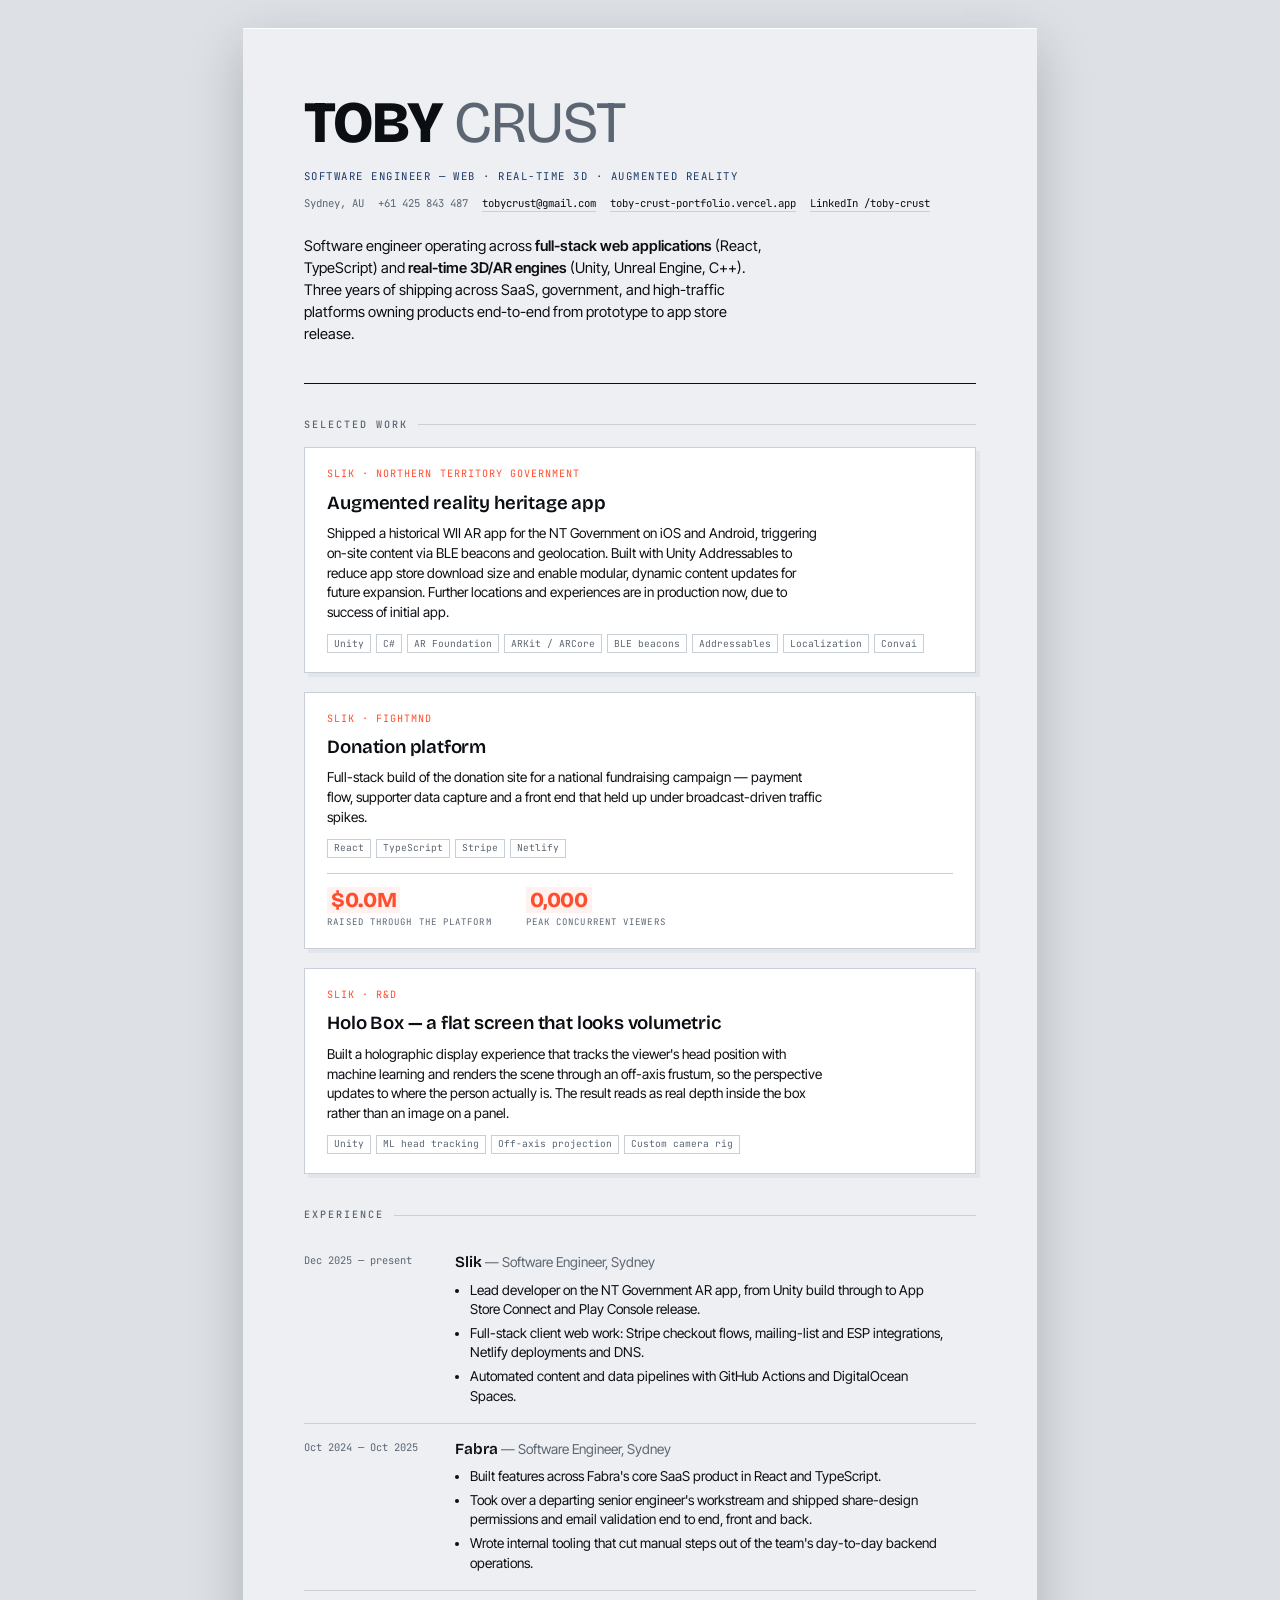
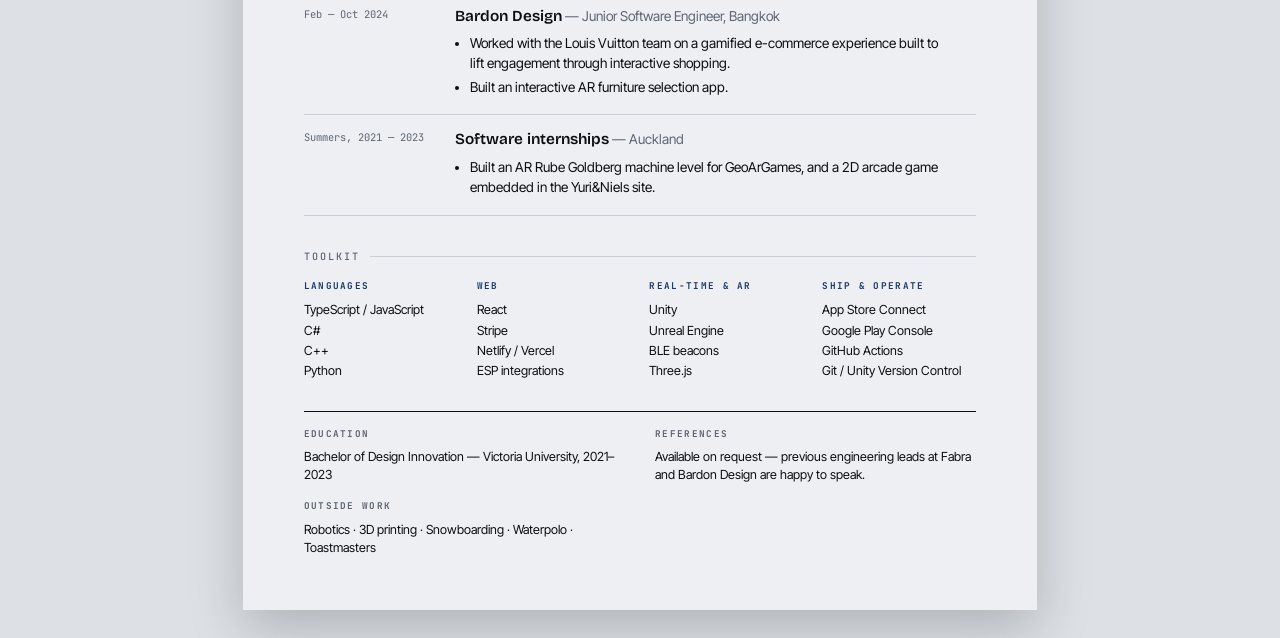
==== index.html @ 666c5dbc "Initial commit" ====
<!DOCTYPE html>
<html lang="en">
<head>
<meta charset="utf-8">
<meta name="viewport" content="width=device-width, initial-scale=1">
<title>Toby Crust — CV</title>
<link rel="preconnect" href="https://fonts.googleapis.com">
<link rel="preconnect" href="https://fonts.gstatic.com" crossorigin>
<link href="https://fonts.googleapis.com/css2?family=Bricolage+Grotesque:opsz,wght@12..96,400;12..96,600;12..96,800&family=Inter+Tight:wght@400;500;600&family=JetBrains+Mono:wght@400;500&display=swap" rel="stylesheet">
<style>
:root{
  --paper:#EDEFF2;
  --ink:#0B0E12;
  --ink-soft:#5C6672;
  --rule:#C9CFD6;
  --accent:#FF4D2E;
  --depth:#1B3A6B;
}
*{box-sizing:border-box;margin:0;padding:0}
html{-webkit-text-size-adjust:100%}
body{
  background:#DDE1E6;
  color:var(--ink);
  font-family:"Inter Tight",system-ui,-apple-system,Segoe UI,sans-serif;
  font-size:10.2pt;
  line-height:1.45;
  padding:28px 16px;
}
.sheet{
  width:210mm;
  min-height:297mm;
  margin:0 auto;
  background:var(--paper);
  padding:18mm 16mm 14mm;
  box-shadow:0 1px 0 #fff inset, 0 18px 50px rgba(11,14,18,.22);
  position:relative;
}
/* ---- signature: offset depth planes behind the name ---- */
.mast{position:relative;padding-bottom:10mm;margin-bottom:8mm;border-bottom:1.5px solid var(--ink)}
.planes{position:absolute;inset:auto auto 12mm 0;width:100%;height:0}
.name{
  font-family:"Bricolage Grotesque",Impact,sans-serif;
  font-weight:800;
  font-size:44pt;
  line-height:.92;
  letter-spacing:-.02em;
  text-transform:uppercase;
  position:relative;
  display:inline-block;
}
.name .sur{font-weight:400;color:var(--ink-soft)}
.name::before,.name::after{
  content:attr(data-echo);
  position:absolute;left:0;top:0;
  z-index:-1;
  font-weight:800;
  -webkit-text-stroke:1px var(--rule);
  color:transparent;
}
.name::before{transform:translate(6px,5px)}
.name::after{transform:translate(12px,10px);-webkit-text-stroke-color:#DCE0E5}
.tag{
  margin-top:5mm;
  font-family:"JetBrains Mono",ui-monospace,monospace;
  font-size:8pt;letter-spacing:.14em;text-transform:uppercase;color:var(--depth);
}
.contact{
  margin-top:3mm;display:flex;flex-wrap:wrap;gap:0 14px;
  font-family:"JetBrains Mono",ui-monospace,monospace;font-size:8pt;color:var(--ink-soft);
}
.contact a{color:var(--ink);text-decoration:none;border-bottom:1px solid var(--rule)}

.lede{
  font-size:11pt;line-height:1.5;max-width:58ch;margin-top:6mm;
}
.lede b{font-weight:600}

h2{
  font-family:"JetBrains Mono",ui-monospace,monospace;
  font-size:7.6pt;font-weight:500;letter-spacing:.2em;text-transform:uppercase;
  color:var(--ink-soft);
  display:flex;align-items:center;gap:10px;
  margin:9mm 0 4mm;
}
h2::after{content:"";flex:1;height:1px;background:var(--rule)}

/* ---- project cards: stacked-plane shadow, echoing the depth idea ---- */
.proj{
  position:relative;background:#fff;border:1px solid var(--rule);
  padding:5mm 6mm;margin-bottom:5mm;
  box-shadow:4px 4px 0 #E2E6EA;
  break-inside:avoid;page-break-inside:avoid;
}
.proj h3{
  font-family:"Bricolage Grotesque",sans-serif;font-size:14pt;font-weight:600;letter-spacing:-.01em;
}
.proj .who{
  font-family:"JetBrains Mono",monospace;font-size:7.6pt;letter-spacing:.1em;text-transform:uppercase;
  color:var(--accent);margin-bottom:2mm;
}
.proj p{margin-top:2mm;max-width:62ch}
.stack{
  margin-top:3mm;display:flex;flex-wrap:wrap;gap:5px;
}
.stack span{
  font-family:"JetBrains Mono",monospace;font-size:7.2pt;
  border:1px solid var(--rule);padding:1.5px 6px;color:var(--ink-soft);
}
.metrics{display:flex;gap:9mm;margin-top:4mm;border-top:1px solid var(--rule);padding-top:3mm}
.metric .n{font-family:"Bricolage Grotesque",sans-serif;font-size:16pt;font-weight:800;letter-spacing:-.02em}
.metric .l{font-family:"JetBrains Mono",monospace;font-size:6.8pt;letter-spacing:.12em;text-transform:uppercase;color:var(--ink-soft)}
.todo{color:var(--accent);background:rgba(255,77,46,.08);padding:0 4px}

/* ---- roles ---- */
.role{display:grid;grid-template-columns:34mm 1fr;gap:6mm;padding:3.5mm 0;border-bottom:1px solid var(--rule);break-inside:avoid}
.role:last-of-type{border-bottom:0}
.role .when{font-family:"JetBrains Mono",monospace;font-size:7.8pt;color:var(--ink-soft);padding-top:2px}
.role .what strong{font-family:"Bricolage Grotesque",sans-serif;font-size:11.5pt;font-weight:600}
.role .what em{font-style:normal;color:var(--ink-soft)}
.role ul{margin:2mm 0 0 4mm;max-width:60ch}
.role li{margin-bottom:1mm}

/* ---- skills ---- */
.grid{display:grid;grid-template-columns:repeat(4,1fr);gap:5mm}
.grid h4{font-family:"JetBrains Mono",monospace;font-size:7pt;letter-spacing:.14em;text-transform:uppercase;color:var(--depth);margin-bottom:2mm}
.grid ul{list-style:none;font-size:9.4pt;line-height:1.6}

.foot{display:grid;grid-template-columns:1fr 1fr;gap:8mm;margin-top:8mm;padding-top:4mm;border-top:1.5px solid var(--ink);font-size:9.4pt}
.foot h4{font-family:"JetBrains Mono",monospace;font-size:7pt;letter-spacing:.14em;text-transform:uppercase;color:var(--ink-soft);margin-bottom:2mm}

@media print{
  body{background:#fff;padding:0}
  .sheet{box-shadow:none;margin:0;width:auto;min-height:0;padding:12mm 13mm}
  a{color:var(--ink)}
}
@page{size:A4;margin:0}
@media (max-width:820px){
  .sheet{width:100%;padding:10mm 7mm}
  .name{font-size:32pt}
  .grid{grid-template-columns:repeat(2,1fr)}
  .role{grid-template-columns:1fr;gap:1mm}
  .foot{grid-template-columns:1fr}
}
</style>
</head>
<body>
<div class="sheet">

  <header class="mast">
    <div class="name" data-echo="Toby Crust">Toby <span class="sur">Crust</span></div>
    <div class="tag">Software Engineer — Web · Real-time 3D · Augmented Reality</div>
    <div class="contact">
      <span>Sydney, AU</span>
      <span>+61 425 843 487</span>
      <a href="mailto:tobycrust@gmail.com">tobycrust@gmail.com</a>
      <a href="https://toby-crust-portfolio.vercel.app" target="_blank">toby-crust-portfolio.vercel.app</a>
      <a href="https://www.linkedin.com/in/toby-crust-a6a2a2245/" target="_blank">LinkedIn /toby-crust</a>
    </div>
    <p class="lede">Software engineer operating across <b>full-stack web applications</b> (React, TypeScript) and <b>real-time 3D/AR engines</b> (Unity, Unreal Engine, C++). Three years of shipping across SaaS, government, and high-traffic platforms owning products end-to-end from prototype to app store release.</p>
  </header>

  <h2>Selected work</h2>

  <article class="proj">
    <div class="who">Slik · Northern Territory Government</div>
    <h3>Augmented reality heritage app</h3>
    <p>Shipped a historical WII AR app for the NT Government on iOS and Android, triggering on-site content via BLE beacons and geolocation. Built with Unity Addressables to reduce app store download size and enable modular, dynamic content updates for future expansion. Further locations and experiences are in production now, due to success of initial app.</p>
    <div class="stack"><span>Unity</span><span>C#</span><span>AR Foundation</span><span>ARKit / ARCore</span><span>BLE beacons</span><span>Addressables</span><span>Localization</span><span>Convai</span></div>
  </article>

  <article class="proj">
    <div class="who">Slik · FightMND</div>
    <h3>Donation platform</h3>
    <p>Full-stack build of the donation site for a national fundraising campaign — payment flow, supporter data capture and a front end that held up under broadcast-driven traffic spikes.</p>
    <div class="stack"><span>React</span><span>TypeScript</span><span>Stripe</span><span>Netlify</span></div>
    <div class="metrics">
      <div class="metric"><div class="n"><span class="todo">$0.0M</span></div><div class="l">Raised through the platform</div></div>
      <div class="metric"><div class="n"><span class="todo">0,000</span></div><div class="l">Peak concurrent viewers</div></div>
    </div>
  </article>

  <article class="proj">
    <div class="who">Slik · R&amp;D</div>
    <h3>Holo Box — a flat screen that looks volumetric</h3>
    <p>Built a holographic display experience that tracks the viewer's head position with machine learning and renders the scene through an off-axis frustum, so the perspective updates to where the person actually is. The result reads as real depth inside the box rather than an image on a panel.</p>
    <div class="stack"><span>Unity</span><span>ML head tracking</span><span>Off-axis projection</span><span>Custom camera rig</span></div>
  </article>

  <h2>Experience</h2>

  <div class="role">
    <div class="when">Dec 2025 — present</div>
    <div class="what">
      <strong>Slik</strong> <em>— Software Engineer, Sydney</em>
      <ul>
        <li>Lead developer on the NT Government AR app, from Unity build through to App Store Connect and Play Console release.</li>
        <li>Full-stack client web work: Stripe checkout flows, mailing-list and ESP integrations, Netlify deployments and DNS.</li>
        <li>Automated content and data pipelines with GitHub Actions and DigitalOcean Spaces.</li>
      </ul>
    </div>
  </div>

  <div class="role">
    <div class="when">Oct 2024 — Oct 2025</div>
    <div class="what">
      <strong>Fabra</strong> <em>— Software Engineer, Sydney</em>
      <ul>
        <li>Built features across Fabra's core SaaS product in React and TypeScript.</li>
        <li>Took over a departing senior engineer's workstream and shipped share-design permissions and email validation end to end, front and back.</li>
        <li>Wrote internal tooling that cut manual steps out of the team's day-to-day backend operations.</li>
      </ul>
    </div>
  </div>

  <div class="role">
    <div class="when">Feb — Oct 2024</div>
    <div class="what">
      <strong>Bardon Design</strong> <em>— Junior Software Engineer, Bangkok</em>
      <ul>
        <li>Worked with the Louis Vuitton team on a gamified e-commerce experience built to lift engagement through interactive shopping.</li>
        <li>Built an interactive AR furniture selection app.</li>
      </ul>
    </div>
  </div>

  <div class="role">
    <div class="when">Summers, 2021 — 2023</div>
    <div class="what">
      <strong>Software internships</strong> <em>— Auckland</em>
      <ul>
        <li>Built an AR Rube Goldberg machine level for GeoArGames, and a 2D arcade game embedded in the Yuri&amp;Niels site.</li>
      </ul>
    </div>
  </div>

  <h2>Toolkit</h2>
  <div class="grid">
    <div><h4>Languages</h4><ul><li>TypeScript / JavaScript</li><li>C#</li><li>C++</li><li>Python</li></ul></div>
    <div><h4>Web</h4><ul><li>React</li><li>Stripe</li><li>Netlify / Vercel</li><li>ESP integrations</li></ul></div>
    <div><h4>Real-time &amp; AR</h4><ul><li>Unity</li><li>Unreal Engine</li><li>BLE beacons</li><li>Three.js</li></ul></div>
    <div><h4>Ship &amp; operate</h4><ul><li>App Store Connect</li><li>Google Play Console</li><li>GitHub Actions</li><li>Git / Unity Version Control</li></ul></div>
  </div>

  <div class="foot">
    <div>
      <h4>Education</h4>
      Bachelor of Design Innovation — Victoria University, 2021–2023
      <h4 style="margin-top:4mm">Outside work</h4>
      Robotics · 3D printing · Snowboarding · Waterpolo · Toastmasters
    </div>
    <div>
      <h4>References</h4>
      Available on request — previous engineering leads at Fabra and Bardon Design are happy to speak.
    </div>
  </div>

</div>
</body>
</html>
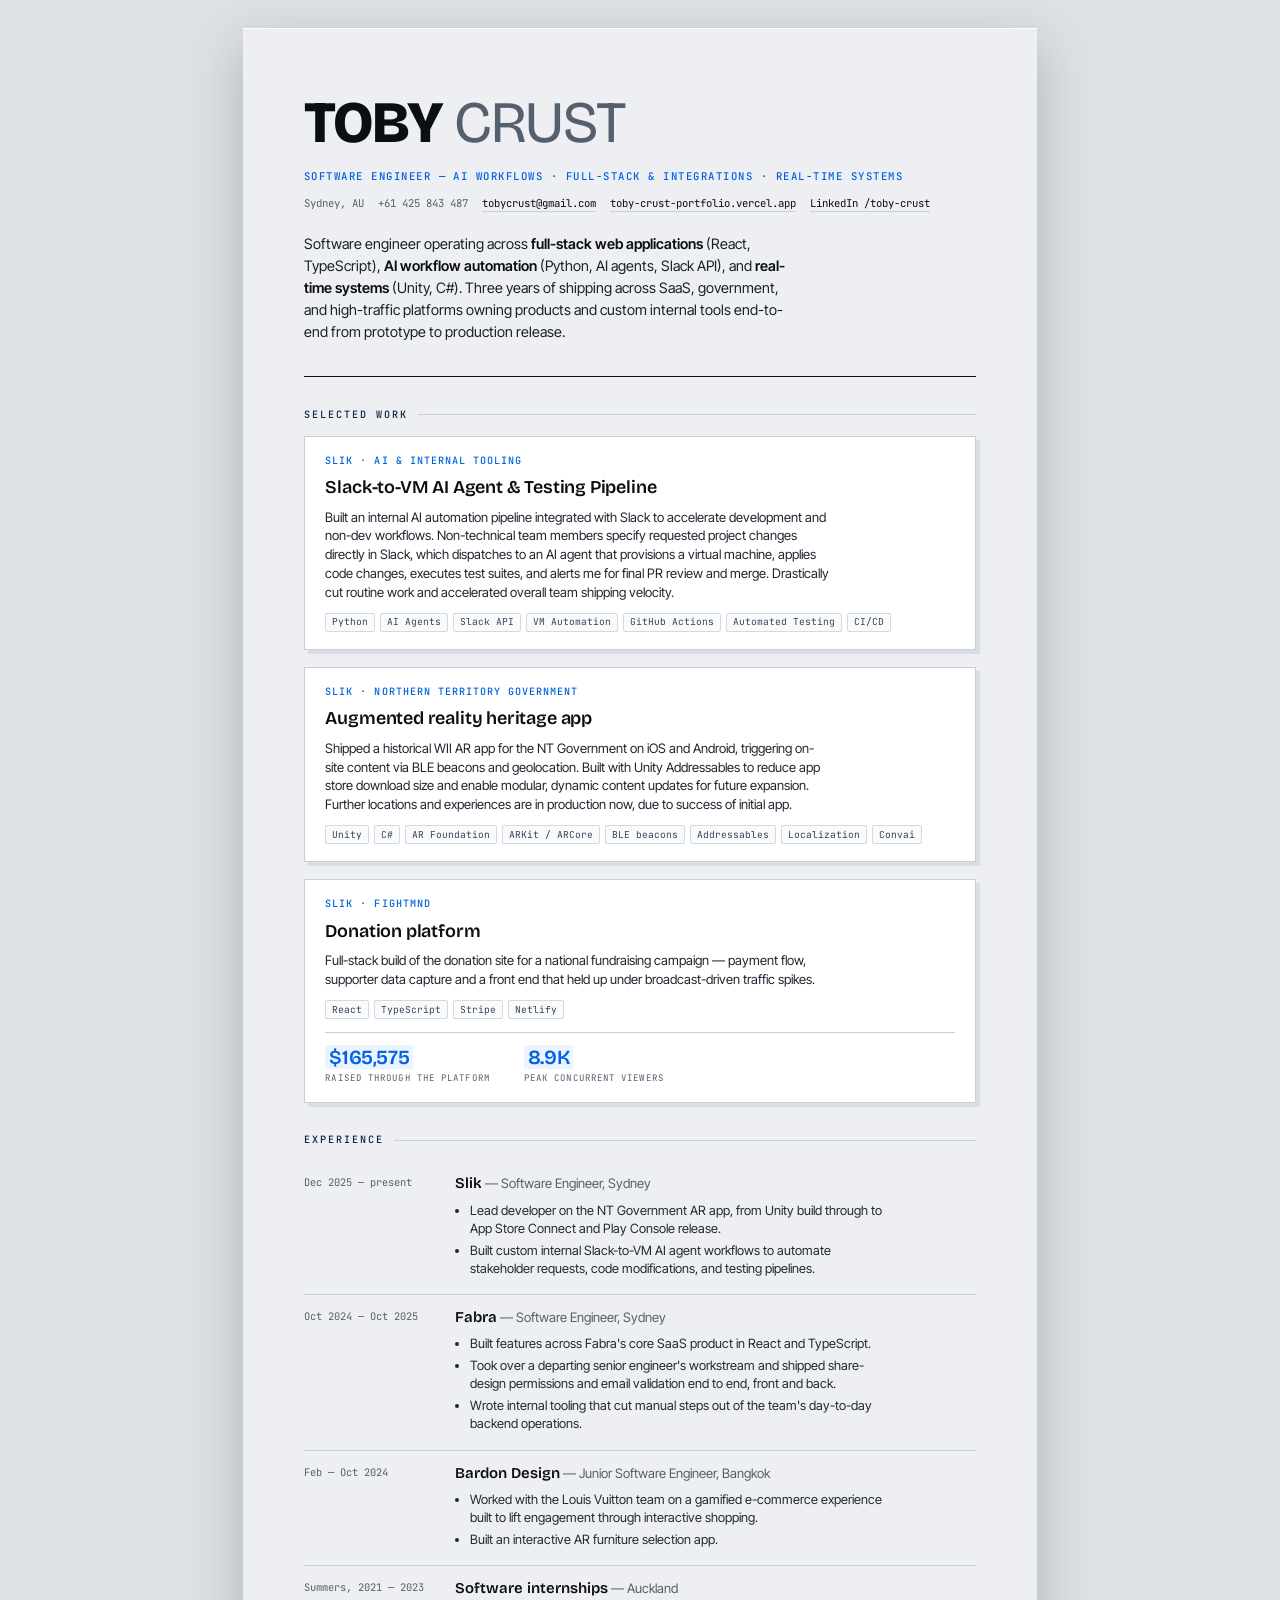
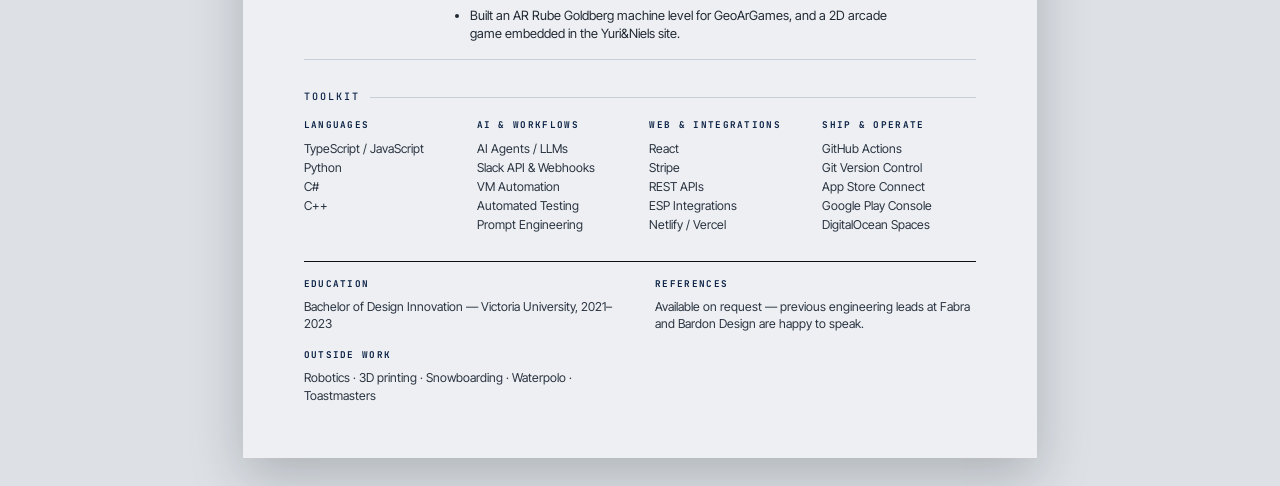
==== commit fb7f2126: "updated to match forward deployed engineer" ====
--- a/index.html
+++ b/index.html
@@ -1,259 +1,571 @@
 <!DOCTYPE html>
 <html lang="en">
+
 <head>
-<meta charset="utf-8">
-<meta name="viewport" content="width=device-width, initial-scale=1">
-<title>Toby Crust — CV</title>
-<link rel="preconnect" href="https://fonts.googleapis.com">
-<link rel="preconnect" href="https://fonts.gstatic.com" crossorigin>
-<link href="https://fonts.googleapis.com/css2?family=Bricolage+Grotesque:opsz,wght@12..96,400;12..96,600;12..96,800&family=Inter+Tight:wght@400;500;600&family=JetBrains+Mono:wght@400;500&display=swap" rel="stylesheet">
-<style>
-:root{
-  --paper:#EDEFF2;
-  --ink:#0B0E12;
-  --ink-soft:#5C6672;
-  --rule:#C9CFD6;
-  --accent:#FF4D2E;
-  --depth:#1B3A6B;
-}
-*{box-sizing:border-box;margin:0;padding:0}
-html{-webkit-text-size-adjust:100%}
-body{
-  background:#DDE1E6;
-  color:var(--ink);
-  font-family:"Inter Tight",system-ui,-apple-system,Segoe UI,sans-serif;
-  font-size:10.2pt;
-  line-height:1.45;
-  padding:28px 16px;
-}
-.sheet{
-  width:210mm;
-  min-height:297mm;
-  margin:0 auto;
-  background:var(--paper);
-  padding:18mm 16mm 14mm;
-  box-shadow:0 1px 0 #fff inset, 0 18px 50px rgba(11,14,18,.22);
-  position:relative;
-}
-/* ---- signature: offset depth planes behind the name ---- */
-.mast{position:relative;padding-bottom:10mm;margin-bottom:8mm;border-bottom:1.5px solid var(--ink)}
-.planes{position:absolute;inset:auto auto 12mm 0;width:100%;height:0}
-.name{
-  font-family:"Bricolage Grotesque",Impact,sans-serif;
-  font-weight:800;
-  font-size:44pt;
-  line-height:.92;
-  letter-spacing:-.02em;
-  text-transform:uppercase;
-  position:relative;
-  display:inline-block;
-}
-.name .sur{font-weight:400;color:var(--ink-soft)}
-.name::before,.name::after{
-  content:attr(data-echo);
-  position:absolute;left:0;top:0;
-  z-index:-1;
-  font-weight:800;
-  -webkit-text-stroke:1px var(--rule);
-  color:transparent;
-}
-.name::before{transform:translate(6px,5px)}
-.name::after{transform:translate(12px,10px);-webkit-text-stroke-color:#DCE0E5}
-.tag{
-  margin-top:5mm;
-  font-family:"JetBrains Mono",ui-monospace,monospace;
-  font-size:8pt;letter-spacing:.14em;text-transform:uppercase;color:var(--depth);
-}
-.contact{
-  margin-top:3mm;display:flex;flex-wrap:wrap;gap:0 14px;
-  font-family:"JetBrains Mono",ui-monospace,monospace;font-size:8pt;color:var(--ink-soft);
-}
-.contact a{color:var(--ink);text-decoration:none;border-bottom:1px solid var(--rule)}
-
-.lede{
-  font-size:11pt;line-height:1.5;max-width:58ch;margin-top:6mm;
-}
-.lede b{font-weight:600}
-
-h2{
-  font-family:"JetBrains Mono",ui-monospace,monospace;
-  font-size:7.6pt;font-weight:500;letter-spacing:.2em;text-transform:uppercase;
-  color:var(--ink-soft);
-  display:flex;align-items:center;gap:10px;
-  margin:9mm 0 4mm;
-}
-h2::after{content:"";flex:1;height:1px;background:var(--rule)}
-
-/* ---- project cards: stacked-plane shadow, echoing the depth idea ---- */
-.proj{
-  position:relative;background:#fff;border:1px solid var(--rule);
-  padding:5mm 6mm;margin-bottom:5mm;
-  box-shadow:4px 4px 0 #E2E6EA;
-  break-inside:avoid;page-break-inside:avoid;
-}
-.proj h3{
-  font-family:"Bricolage Grotesque",sans-serif;font-size:14pt;font-weight:600;letter-spacing:-.01em;
-}
-.proj .who{
-  font-family:"JetBrains Mono",monospace;font-size:7.6pt;letter-spacing:.1em;text-transform:uppercase;
-  color:var(--accent);margin-bottom:2mm;
-}
-.proj p{margin-top:2mm;max-width:62ch}
-.stack{
-  margin-top:3mm;display:flex;flex-wrap:wrap;gap:5px;
-}
-.stack span{
-  font-family:"JetBrains Mono",monospace;font-size:7.2pt;
-  border:1px solid var(--rule);padding:1.5px 6px;color:var(--ink-soft);
-}
-.metrics{display:flex;gap:9mm;margin-top:4mm;border-top:1px solid var(--rule);padding-top:3mm}
-.metric .n{font-family:"Bricolage Grotesque",sans-serif;font-size:16pt;font-weight:800;letter-spacing:-.02em}
-.metric .l{font-family:"JetBrains Mono",monospace;font-size:6.8pt;letter-spacing:.12em;text-transform:uppercase;color:var(--ink-soft)}
-.todo{color:var(--accent);background:rgba(255,77,46,.08);padding:0 4px}
-
-/* ---- roles ---- */
-.role{display:grid;grid-template-columns:34mm 1fr;gap:6mm;padding:3.5mm 0;border-bottom:1px solid var(--rule);break-inside:avoid}
-.role:last-of-type{border-bottom:0}
-.role .when{font-family:"JetBrains Mono",monospace;font-size:7.8pt;color:var(--ink-soft);padding-top:2px}
-.role .what strong{font-family:"Bricolage Grotesque",sans-serif;font-size:11.5pt;font-weight:600}
-.role .what em{font-style:normal;color:var(--ink-soft)}
-.role ul{margin:2mm 0 0 4mm;max-width:60ch}
-.role li{margin-bottom:1mm}
-
-/* ---- skills ---- */
-.grid{display:grid;grid-template-columns:repeat(4,1fr);gap:5mm}
-.grid h4{font-family:"JetBrains Mono",monospace;font-size:7pt;letter-spacing:.14em;text-transform:uppercase;color:var(--depth);margin-bottom:2mm}
-.grid ul{list-style:none;font-size:9.4pt;line-height:1.6}
-
-.foot{display:grid;grid-template-columns:1fr 1fr;gap:8mm;margin-top:8mm;padding-top:4mm;border-top:1.5px solid var(--ink);font-size:9.4pt}
-.foot h4{font-family:"JetBrains Mono",monospace;font-size:7pt;letter-spacing:.14em;text-transform:uppercase;color:var(--ink-soft);margin-bottom:2mm}
-
-@media print{
-  body{background:#fff;padding:0}
-  .sheet{box-shadow:none;margin:0;width:auto;min-height:0;padding:12mm 13mm}
-  a{color:var(--ink)}
-}
-@page{size:A4;margin:0}
-@media (max-width:820px){
-  .sheet{width:100%;padding:10mm 7mm}
-  .name{font-size:32pt}
-  .grid{grid-template-columns:repeat(2,1fr)}
-  .role{grid-template-columns:1fr;gap:1mm}
-  .foot{grid-template-columns:1fr}
-}
-</style>
+  <meta charset="utf-8">
+  <meta name="viewport" content="width=device-width, initial-scale=1">
+  <title>Toby Crust — CV</title>
+  <link rel="preconnect" href="https://fonts.googleapis.com">
+  <link rel="preconnect" href="https://fonts.gstatic.com" crossorigin>
+  <link
+    href="https://fonts.googleapis.com/css2?family=Bricolage+Grotesque:opsz,wght@12..96,400;12..96,600;12..96,800&family=Inter+Tight:wght@400;500;600&family=JetBrains+Mono:wght@400;500&display=swap"
+    rel="stylesheet">
+  <style>
+    :root {
+      --paper: #EDEFF2;
+      --ink: #0B0E12;
+      --ink-soft: #54606E;
+      --rule: #C9CFD6;
+      --accent: #0062E3;
+      --accent-hover: #004FC4;
+      --depth: #0D2447;
+      --card-bg: #FFFFFF;
+      --badge-bg: #EBF3FE;
+      --badge-text: #0051BF;
+    }
+
+    * {
+      box-sizing: border-box;
+      margin: 0;
+      padding: 0;
+    }
+
+    html {
+      -webkit-text-size-adjust: 100%;
+    }
+
+    body {
+      background: #DDE1E6;
+      color: var(--ink);
+      font-family: "Inter Tight", system-ui, -apple-system, Segoe UI, sans-serif;
+      font-size: 10.2pt;
+      line-height: 1.45;
+      padding: 28px 16px;
+    }
+
+    .sheet {
+      width: 210mm;
+      min-height: 297mm;
+      margin: 0 auto;
+      background: var(--paper);
+      padding: 18mm 16mm 14mm;
+      box-shadow: 0 1px 0 #fff inset, 0 18px 50px rgba(11, 14, 18, .22);
+      position: relative;
+    }
+
+    /* ---- signature: offset depth planes behind the name ---- */
+    .mast {
+      position: relative;
+      padding-bottom: 9mm;
+      margin-bottom: 7mm;
+      border-bottom: 1.5px solid var(--ink);
+    }
+
+    .planes {
+      position: absolute;
+      inset: auto auto 12mm 0;
+      width: 100%;
+      height: 0;
+    }
+
+    .name {
+      font-family: "Bricolage Grotesque", Impact, sans-serif;
+      font-weight: 800;
+      font-size: 44pt;
+      line-height: .92;
+      letter-spacing: -.02em;
+      text-transform: uppercase;
+      position: relative;
+      display: inline-block;
+    }
+
+    .name .sur {
+      font-weight: 400;
+      color: var(--ink-soft);
+    }
+
+    .name::before,
+    .name::after {
+      content: attr(data-echo);
+      position: absolute;
+      left: 0;
+      top: 0;
+      z-index: -1;
+      font-weight: 800;
+      -webkit-text-stroke: 1px var(--rule);
+      color: transparent;
+    }
+
+    .name::before {
+      transform: translate(6px, 5px);
+    }
+
+    .name::after {
+      transform: translate(12px, 10px);
+      -webkit-text-stroke-color: #DCE0E5;
+    }
+
+    .tag {
+      margin-top: 5mm;
+      font-family: "JetBrains Mono", ui-monospace, monospace;
+      font-size: 8pt;
+      letter-spacing: .14em;
+      text-transform: uppercase;
+      color: var(--accent);
+      font-weight: 500;
+    }
+
+    .contact {
+      margin-top: 3mm;
+      display: flex;
+      flex-wrap: wrap;
+      gap: 0 14px;
+      font-family: "JetBrains Mono", ui-monospace, monospace;
+      font-size: 8pt;
+      color: var(--ink-soft);
+    }
+
+    .contact a {
+      color: var(--ink);
+      text-decoration: none;
+      border-bottom: 1px solid var(--rule);
+      transition: color 0.15s, border-color 0.15s;
+    }
+
+    .contact a:hover {
+      color: var(--accent);
+      border-color: var(--accent);
+    }
+
+    .lede {
+      font-size: 10.8pt;
+      line-height: 1.52;
+      max-width: 62ch;
+      margin-top: 5.5mm;
+      color: #1a202c;
+    }
+
+    .lede b {
+      font-weight: 600;
+      color: var(--ink);
+    }
+
+    h2 {
+      font-family: "JetBrains Mono", ui-monospace, monospace;
+      font-size: 7.6pt;
+      font-weight: 500;
+      letter-spacing: .2em;
+      text-transform: uppercase;
+      color: var(--depth);
+      display: flex;
+      align-items: center;
+      gap: 10px;
+      margin: 8mm 0 3.5mm;
+    }
+
+    h2::after {
+      content: "";
+      flex: 1;
+      height: 1px;
+      background: var(--rule);
+    }
+
+    /* ---- project cards: stacked-plane shadow, echoing the depth idea ---- */
+    .proj {
+      position: relative;
+      background: var(--card-bg);
+      border: 1px solid var(--rule);
+      padding: 4.5mm 5.5mm;
+      margin-bottom: 4.5mm;
+      box-shadow: 4px 4px 0 #D8DEE4;
+      break-inside: avoid;
+      page-break-inside: avoid;
+    }
+
+    .proj h3 {
+      font-family: "Bricolage Grotesque", sans-serif;
+      font-size: 13.5pt;
+      font-weight: 600;
+      letter-spacing: -.01em;
+      color: var(--ink);
+    }
+
+    .proj .who {
+      font-family: "JetBrains Mono", monospace;
+      font-size: 7.6pt;
+      letter-spacing: .1em;
+      text-transform: uppercase;
+      color: var(--accent);
+      font-weight: 500;
+      margin-bottom: 1.5mm;
+    }
+
+    .proj p {
+      margin-top: 2mm;
+      max-width: 63ch;
+      font-size: 9.8pt;
+      line-height: 1.44;
+      color: #1e2630;
+    }
+
+    .stack {
+      margin-top: 3mm;
+      display: flex;
+      flex-wrap: wrap;
+      gap: 5px;
+    }
+
+    .stack span {
+      font-family: "JetBrains Mono", monospace;
+      font-size: 7.2pt;
+      border: 1px solid #D1D9E2;
+      background: #F8FAFC;
+      padding: 1.5px 6px;
+      color: #384554;
+      border-radius: 2px;
+    }
+
+    .metrics {
+      display: flex;
+      gap: 9mm;
+      margin-top: 3.5mm;
+      border-top: 1px solid var(--rule);
+      padding-top: 2.5mm;
+    }
+
+    .metric .n {
+      font-family: "Bricolage Grotesque", sans-serif;
+      font-size: 15pt;
+      font-weight: 800;
+      letter-spacing: -.02em;
+      color: var(--accent);
+    }
+
+    .metric .l {
+      font-family: "JetBrains Mono", monospace;
+      font-size: 6.8pt;
+      letter-spacing: .12em;
+      text-transform: uppercase;
+      color: var(--ink-soft);
+    }
+
+    .highlight {
+      color: var(--accent);
+      background: var(--badge-bg);
+      padding: 0 4px;
+      border-radius: 2px;
+      font-weight: 600;
+    }
+
+    /* ---- roles ---- */
+    .role {
+      display: grid;
+      grid-template-columns: 34mm 1fr;
+      gap: 6mm;
+      padding: 3.2mm 0;
+      border-bottom: 1px solid var(--rule);
+      break-inside: avoid;
+    }
+
+    .role:last-of-type {
+      border-bottom: 0;
+    }
+
+    .role .when {
+      font-family: "JetBrains Mono", monospace;
+      font-size: 7.8pt;
+      color: var(--ink-soft);
+      padding-top: 2px;
+    }
+
+    .role .what strong {
+      font-family: "Bricolage Grotesque", sans-serif;
+      font-size: 11.2pt;
+      font-weight: 600;
+      color: var(--ink);
+    }
+
+    .role .what em {
+      font-style: normal;
+      color: var(--ink-soft);
+      font-size: 9.8pt;
+    }
+
+    .role ul {
+      margin: 1.8mm 0 0 4mm;
+      max-width: 61ch;
+      font-size: 9.6pt;
+    }
+
+    .role li {
+      margin-bottom: 1mm;
+      line-height: 1.42;
+      color: #212934;
+    }
+
+    /* ---- skills ---- */
+    .grid {
+      display: grid;
+      grid-template-columns: repeat(4, 1fr);
+      gap: 5mm;
+    }
+
+    .grid h4 {
+      font-family: "JetBrains Mono", monospace;
+      font-size: 7pt;
+      letter-spacing: .14em;
+      text-transform: uppercase;
+      color: var(--depth);
+      margin-bottom: 2mm;
+    }
+
+    .grid ul {
+      list-style: none;
+      font-size: 9.2pt;
+      line-height: 1.55;
+      color: #2a3441;
+    }
+
+    .foot {
+      display: grid;
+      grid-template-columns: 1fr 1fr;
+      gap: 8mm;
+      margin-top: 7mm;
+      padding-top: 4mm;
+      border-top: 1.5px solid var(--ink);
+      font-size: 9.2pt;
+      color: #2a3441;
+    }
+
+    .foot h4 {
+      font-family: "JetBrains Mono", monospace;
+      font-size: 7pt;
+      letter-spacing: .14em;
+      text-transform: uppercase;
+      color: var(--depth);
+      margin-bottom: 2mm;
+    }
+
+    @media print {
+      body {
+        background: #fff;
+        padding: 0;
+      }
+
+      .sheet {
+        box-shadow: none;
+        margin: 0;
+        width: auto;
+        min-height: 0;
+        padding: 12mm 13mm;
+      }
+
+      a {
+        color: var(--ink);
+      }
+    }
+
+    @page {
+      size: A4;
+      margin: 0;
+    }
+
+    @media (max-width:820px) {
+      .sheet {
+        width: 100%;
+        padding: 10mm 7mm;
+      }
+
+      .name {
+        font-size: 32pt;
+      }
+
+      .grid {
+        grid-template-columns: repeat(2, 1fr);
+      }
+
+      .role {
+        grid-template-columns: 1fr;
+        gap: 1mm;
+      }
+
+      .foot {
+        grid-template-columns: 1fr;
+      }
+    }
+  </style>
 </head>
+
 <body>
-<div class="sheet">
-
-  <header class="mast">
-    <div class="name" data-echo="Toby Crust">Toby <span class="sur">Crust</span></div>
-    <div class="tag">Software Engineer — Web · Real-time 3D · Augmented Reality</div>
-    <div class="contact">
-      <span>Sydney, AU</span>
-      <span>+61 425 843 487</span>
-      <a href="mailto:tobycrust@gmail.com">tobycrust@gmail.com</a>
-      <a href="https://toby-crust-portfolio.vercel.app" target="_blank">toby-crust-portfolio.vercel.app</a>
-      <a href="https://www.linkedin.com/in/toby-crust-a6a2a2245/" target="_blank">LinkedIn /toby-crust</a>
+  <div class="sheet">
+
+    <header class="mast">
+      <div class="name" data-echo="Toby Crust">Toby <span class="sur">Crust</span></div>
+      <div class="tag">Software Engineer — AI Workflows · Full-Stack &amp; Integrations · Real-Time Systems</div>
+      <div class="contact">
+        <span>Sydney, AU</span>
+        <span>+61 425 843 487</span>
+        <a href="mailto:tobycrust@gmail.com">tobycrust@gmail.com</a>
+        <a href="https://toby-crust-portfolio.vercel.app" target="_blank">toby-crust-portfolio.vercel.app</a>
+        <a href="https://www.linkedin.com/in/toby-crust-a6a2a2245/" target="_blank">LinkedIn /toby-crust</a>
+      </div>
+      <p class="lede">Software engineer operating across <b>full-stack web applications</b> (React, TypeScript),
+        <b>AI workflow automation</b> (Python, AI agents, Slack API), and <b>real-time systems</b> (Unity, C#). Three
+        years of shipping across SaaS, government, and high-traffic platforms owning products and custom internal tools
+        end-to-end from prototype to production release.
+      </p>
+    </header>
+
+    <h2>Selected work</h2>
+
+    <article class="proj">
+      <div class="who">Slik · AI &amp; Internal Tooling</div>
+      <h3>Slack-to-VM AI Agent &amp; Testing Pipeline</h3>
+      <p>Built an internal AI automation pipeline integrated with Slack to accelerate development and non-dev workflows.
+        Non-technical team members specify requested project changes directly in Slack, which dispatches to an AI agent
+        that provisions a virtual machine, applies code changes, executes test suites, and alerts me for final PR review
+        and merge. Drastically cut routine work and accelerated overall team shipping velocity.</p>
+      <div class="stack"><span>Python</span><span>AI Agents</span><span>Slack API</span><span>VM
+          Automation</span><span>GitHub Actions</span><span>Automated Testing</span><span>CI/CD</span></div>
+    </article>
+
+    <article class="proj">
+      <div class="who">Slik · Northern Territory Government</div>
+      <h3>Augmented reality heritage app</h3>
+      <p>Shipped a historical WII AR app for the NT Government on iOS and Android, triggering on-site content via BLE
+        beacons and geolocation. Built with Unity Addressables to reduce app store download size and enable modular,
+        dynamic content updates for future expansion. Further locations and experiences are in production now, due to
+        success of initial app.</p>
+      <div class="stack"><span>Unity</span><span>C#</span><span>AR Foundation</span><span>ARKit / ARCore</span><span>BLE
+          beacons</span><span>Addressables</span><span>Localization</span><span>Convai</span></div>
+    </article>
+
+    <article class="proj">
+      <div class="who">Slik · FightMND</div>
+      <h3>Donation platform</h3>
+      <p>Full-stack build of the donation site for a national fundraising campaign — payment flow, supporter data
+        capture and a front end that held up under broadcast-driven traffic spikes.</p>
+      <div class="stack"><span>React</span><span>TypeScript</span><span>Stripe</span><span>Netlify</span></div>
+      <div class="metrics">
+        <div class="metric">
+          <div class="n"><span class="highlight">$165,575</span></div>
+          <div class="l">Raised through the platform</div>
+        </div>
+        <div class="metric">
+          <div class="n"><span class="highlight">8.9K</span></div>
+          <div class="l">Peak concurrent viewers</div>
+        </div>
+      </div>
+    </article>
+
+    <h2>Experience</h2>
+
+    <div class="role">
+      <div class="when">Dec 2025 — present</div>
+      <div class="what">
+        <strong>Slik</strong> <em>— Software Engineer, Sydney</em>
+        <ul>
+          <li>Lead developer on the NT Government AR app, from Unity build through to App Store Connect and Play Console
+            release.</li>
+          <li>Built custom internal Slack-to-VM AI agent workflows to automate stakeholder requests, code modifications,
+            and testing pipelines.</li>
+        </ul>
+      </div>
     </div>
-    <p class="lede">Software engineer operating across <b>full-stack web applications</b> (React, TypeScript) and <b>real-time 3D/AR engines</b> (Unity, Unreal Engine, C++). Three years of shipping across SaaS, government, and high-traffic platforms owning products end-to-end from prototype to app store release.</p>
-  </header>
-
-  <h2>Selected work</h2>
-
-  <article class="proj">
-    <div class="who">Slik · Northern Territory Government</div>
-    <h3>Augmented reality heritage app</h3>
-    <p>Shipped a historical WII AR app for the NT Government on iOS and Android, triggering on-site content via BLE beacons and geolocation. Built with Unity Addressables to reduce app store download size and enable modular, dynamic content updates for future expansion. Further locations and experiences are in production now, due to success of initial app.</p>
-    <div class="stack"><span>Unity</span><span>C#</span><span>AR Foundation</span><span>ARKit / ARCore</span><span>BLE beacons</span><span>Addressables</span><span>Localization</span><span>Convai</span></div>
-  </article>
-
-  <article class="proj">
-    <div class="who">Slik · FightMND</div>
-    <h3>Donation platform</h3>
-    <p>Full-stack build of the donation site for a national fundraising campaign — payment flow, supporter data capture and a front end that held up under broadcast-driven traffic spikes.</p>
-    <div class="stack"><span>React</span><span>TypeScript</span><span>Stripe</span><span>Netlify</span></div>
-    <div class="metrics">
-      <div class="metric"><div class="n"><span class="todo">$0.0M</span></div><div class="l">Raised through the platform</div></div>
-      <div class="metric"><div class="n"><span class="todo">0,000</span></div><div class="l">Peak concurrent viewers</div></div>
+
+    <div class="role">
+      <div class="when">Oct 2024 — Oct 2025</div>
+      <div class="what">
+        <strong>Fabra</strong> <em>— Software Engineer, Sydney</em>
+        <ul>
+          <li>Built features across Fabra's core SaaS product in React and TypeScript.</li>
+          <li>Took over a departing senior engineer's workstream and shipped share-design permissions and email
+            validation end to end, front and back.</li>
+          <li>Wrote internal tooling that cut manual steps out of the team's day-to-day backend operations.</li>
+        </ul>
+      </div>
     </div>
-  </article>
-
-  <article class="proj">
-    <div class="who">Slik · R&amp;D</div>
-    <h3>Holo Box — a flat screen that looks volumetric</h3>
-    <p>Built a holographic display experience that tracks the viewer's head position with machine learning and renders the scene through an off-axis frustum, so the perspective updates to where the person actually is. The result reads as real depth inside the box rather than an image on a panel.</p>
-    <div class="stack"><span>Unity</span><span>ML head tracking</span><span>Off-axis projection</span><span>Custom camera rig</span></div>
-  </article>
-
-  <h2>Experience</h2>
-
-  <div class="role">
-    <div class="when">Dec 2025 — present</div>
-    <div class="what">
-      <strong>Slik</strong> <em>— Software Engineer, Sydney</em>
-      <ul>
-        <li>Lead developer on the NT Government AR app, from Unity build through to App Store Connect and Play Console release.</li>
-        <li>Full-stack client web work: Stripe checkout flows, mailing-list and ESP integrations, Netlify deployments and DNS.</li>
-        <li>Automated content and data pipelines with GitHub Actions and DigitalOcean Spaces.</li>
-      </ul>
+
+    <div class="role">
+      <div class="when">Feb — Oct 2024</div>
+      <div class="what">
+        <strong>Bardon Design</strong> <em>— Junior Software Engineer, Bangkok</em>
+        <ul>
+          <li>Worked with the Louis Vuitton team on a gamified e-commerce experience built to lift engagement through
+            interactive shopping.</li>
+          <li>Built an interactive AR furniture selection app.</li>
+        </ul>
+      </div>
     </div>
+
+    <div class="role">
+      <div class="when">Summers, 2021 — 2023</div>
+      <div class="what">
+        <strong>Software internships</strong> <em>— Auckland</em>
+        <ul>
+          <li>Built an AR Rube Goldberg machine level for GeoArGames, and a 2D arcade game embedded in the
+            Yuri&amp;Niels site.</li>
+        </ul>
+      </div>
+    </div>
+
+    <h2>Toolkit</h2>
+    <div class="grid">
+      <div>
+        <h4>Languages</h4>
+        <ul>
+          <li>TypeScript / JavaScript</li>
+          <li>Python</li>
+          <li>C#</li>
+          <li>C++</li>
+        </ul>
+      </div>
+      <div>
+        <h4>AI &amp; Workflows</h4>
+        <ul>
+          <li>AI Agents / LLMs</li>
+          <li>Slack API &amp; Webhooks</li>
+          <li>VM Automation</li>
+          <li>Automated Testing</li>
+          <li>Prompt Engineering</li>
+        </ul>
+      </div>
+      <div>
+        <h4>Web &amp; Integrations</h4>
+        <ul>
+          <li>React</li>
+          <li>Stripe</li>
+          <li>REST APIs</li>
+          <li>ESP Integrations</li>
+          <li>Netlify / Vercel</li>
+        </ul>
+      </div>
+      <div>
+        <h4>Ship &amp; Operate</h4>
+        <ul>
+          <li>GitHub Actions</li>
+          <li>Git Version Control</li>
+          <li>App Store Connect</li>
+          <li>Google Play Console</li>
+          <li>DigitalOcean Spaces</li>
+        </ul>
+      </div>
+    </div>
+
+    <div class="foot">
+      <div>
+        <h4>Education</h4>
+        Bachelor of Design Innovation — Victoria University, 2021–2023
+        <h4 style="margin-top:4mm">Outside work</h4>
+        Robotics · 3D printing · Snowboarding · Waterpolo · Toastmasters
+      </div>
+      <div>
+        <h4>References</h4>
+        Available on request — previous engineering leads at Fabra and Bardon Design are happy to speak.
+      </div>
+    </div>
+
   </div>
-
-  <div class="role">
-    <div class="when">Oct 2024 — Oct 2025</div>
-    <div class="what">
-      <strong>Fabra</strong> <em>— Software Engineer, Sydney</em>
-      <ul>
-        <li>Built features across Fabra's core SaaS product in React and TypeScript.</li>
-        <li>Took over a departing senior engineer's workstream and shipped share-design permissions and email validation end to end, front and back.</li>
-        <li>Wrote internal tooling that cut manual steps out of the team's day-to-day backend operations.</li>
-      </ul>
-    </div>
-  </div>
-
-  <div class="role">
-    <div class="when">Feb — Oct 2024</div>
-    <div class="what">
-      <strong>Bardon Design</strong> <em>— Junior Software Engineer, Bangkok</em>
-      <ul>
-        <li>Worked with the Louis Vuitton team on a gamified e-commerce experience built to lift engagement through interactive shopping.</li>
-        <li>Built an interactive AR furniture selection app.</li>
-      </ul>
-    </div>
-  </div>
-
-  <div class="role">
-    <div class="when">Summers, 2021 — 2023</div>
-    <div class="what">
-      <strong>Software internships</strong> <em>— Auckland</em>
-      <ul>
-        <li>Built an AR Rube Goldberg machine level for GeoArGames, and a 2D arcade game embedded in the Yuri&amp;Niels site.</li>
-      </ul>
-    </div>
-  </div>
-
-  <h2>Toolkit</h2>
-  <div class="grid">
-    <div><h4>Languages</h4><ul><li>TypeScript / JavaScript</li><li>C#</li><li>C++</li><li>Python</li></ul></div>
-    <div><h4>Web</h4><ul><li>React</li><li>Stripe</li><li>Netlify / Vercel</li><li>ESP integrations</li></ul></div>
-    <div><h4>Real-time &amp; AR</h4><ul><li>Unity</li><li>Unreal Engine</li><li>BLE beacons</li><li>Three.js</li></ul></div>
-    <div><h4>Ship &amp; operate</h4><ul><li>App Store Connect</li><li>Google Play Console</li><li>GitHub Actions</li><li>Git / Unity Version Control</li></ul></div>
-  </div>
-
-  <div class="foot">
-    <div>
-      <h4>Education</h4>
-      Bachelor of Design Innovation — Victoria University, 2021–2023
-      <h4 style="margin-top:4mm">Outside work</h4>
-      Robotics · 3D printing · Snowboarding · Waterpolo · Toastmasters
-    </div>
-    <div>
-      <h4>References</h4>
-      Available on request — previous engineering leads at Fabra and Bardon Design are happy to speak.
-    </div>
-  </div>
-
-</div>
 </body>
+
 </html>
